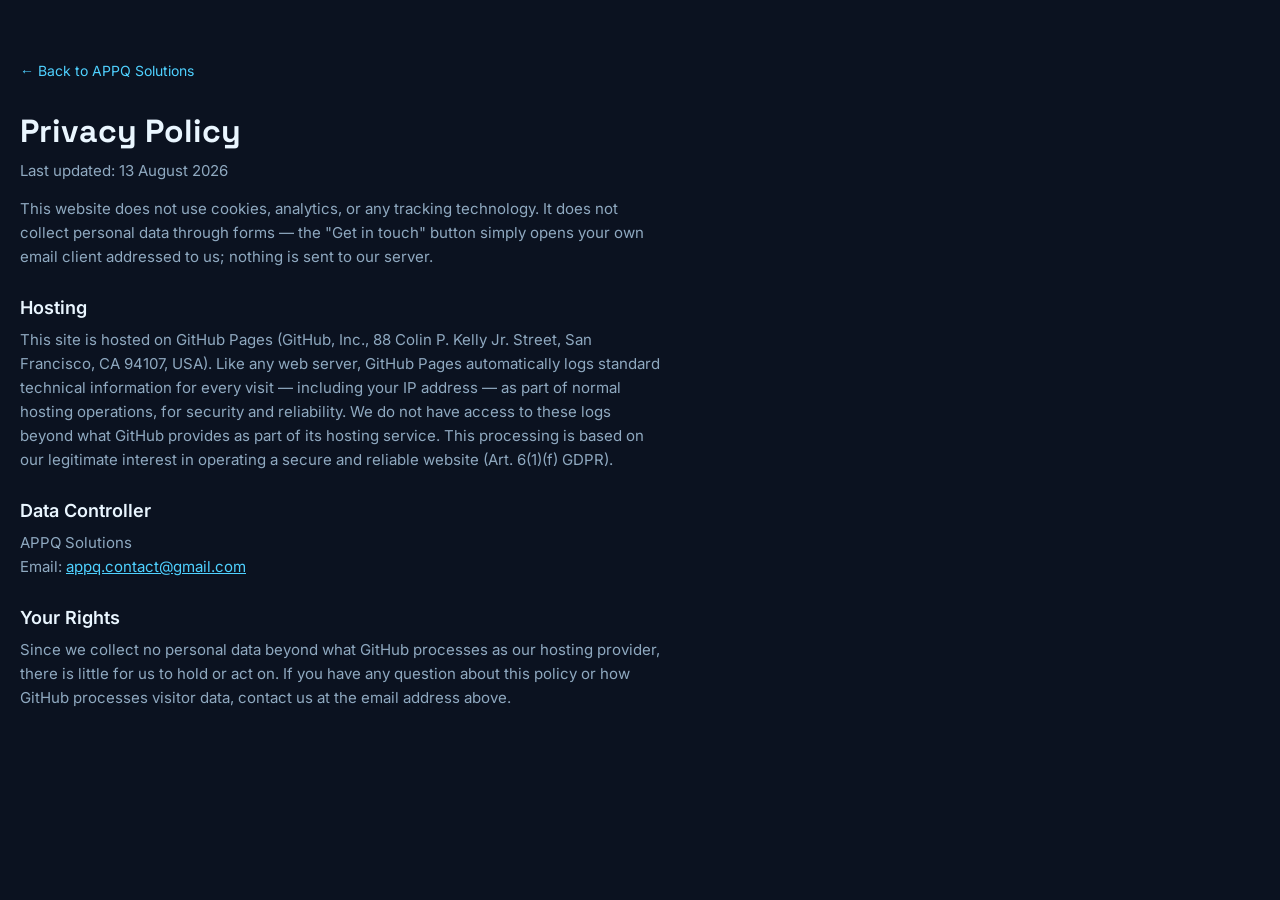
==== privacy.html @ ece2b8d5 "Add privacy policy page and link it in the footer The site collects no personal data (no cookies, no" ====
<!DOCTYPE html>
<html lang="en">
<head>
  <meta charset="UTF-8">
  <meta name="viewport" content="width=device-width, initial-scale=1.0">
  <title>Privacy Policy — APPQ Solutions</title>
  <meta name="description" content="Privacy policy for the APPQ Solutions website.">
  <link rel="icon" type="image/svg+xml" href="assets/favicon.svg">
  <link rel="stylesheet" href="style.css">
</head>
<body>
  <main class="legal">
    <div class="legal-content">
      <a class="back-link" href="/">← Back to APPQ Solutions</a>
      <h1 class="legal-title">Privacy Policy</h1>
      <p class="legal-updated">Last updated: 13 August 2026</p>

      <p>This website does not use cookies, analytics, or any tracking technology. It does not collect personal data through forms — the "Get in touch" button simply opens your own email client addressed to us; nothing is sent to our server.</p>

      <h2>Hosting</h2>
      <p>This site is hosted on GitHub Pages (GitHub, Inc., 88 Colin P. Kelly Jr. Street, San Francisco, CA 94107, USA). Like any web server, GitHub Pages automatically logs standard technical information for every visit — including your IP address — as part of normal hosting operations, for security and reliability. We do not have access to these logs beyond what GitHub provides as part of its hosting service. This processing is based on our legitimate interest in operating a secure and reliable website (Art. 6(1)(f) GDPR).</p>

      <h2>Data Controller</h2>
      <p>APPQ Solutions<br>Email: <a href="mailto:appq.contact@gmail.com">appq.contact@gmail.com</a></p>

      <h2>Your Rights</h2>
      <p>Since we collect no personal data beyond what GitHub processes as our hosting provider, there is little for us to hold or act on. If you have any question about this policy or how GitHub processes visitor data, contact us at the email address above.</p>
    </div>
  </main>
</body>
</html>
---- style.css ----
:root {
  --bg: #0B1220;
  --text-primary: #EAF6FF;
  --text-secondary: #8FA9C0;
  --text-footer: #4A5A6E;
  --accent-start: #4FD1FF;
  --accent-end: #4F7CFF;
}

@font-face {
  font-family: 'Inter';
  font-style: normal;
  font-weight: 300 600;
  font-display: swap;
  src: url('assets/fonts/inter-latin.woff2') format('woff2');
  unicode-range: U+0000-00FF, U+0131, U+0152-0153, U+02BB-02BC, U+02C6, U+02DA, U+02DC, U+2000-206F, U+20AC, U+2122, U+2191, U+2193, U+2212, U+2215, U+FEFF, U+FFFD;
}

@font-face {
  font-family: 'Inter';
  font-style: normal;
  font-weight: 300 600;
  font-display: swap;
  src: url('assets/fonts/inter-latin-ext.woff2') format('woff2');
  unicode-range: U+0100-02BA, U+02BD-02C5, U+02C7-02CC, U+02CE-02D7, U+02DD-02FF, U+1D00-1DBF, U+1E00-1E9F, U+1EF2-1EFF, U+2020, U+20A0-20AB, U+20AD-20C0, U+2113, U+2C60-2C7F, U+A720-A7FF;
}

@font-face {
  font-family: 'Space Grotesk';
  font-style: normal;
  font-weight: 700;
  font-display: swap;
  src: url('assets/fonts/space-grotesk-latin.woff2') format('woff2');
  unicode-range: U+0000-00FF, U+0131, U+0152-0153, U+02BB-02BC, U+02C6, U+02DA, U+02DC, U+2000-206F, U+20AC, U+2122, U+2191, U+2193, U+2212, U+2215, U+FEFF, U+FFFD;
}

@font-face {
  font-family: 'Space Grotesk';
  font-style: normal;
  font-weight: 700;
  font-display: swap;
  src: url('assets/fonts/space-grotesk-latin-ext.woff2') format('woff2');
  unicode-range: U+0100-02BA, U+02BD-02C5, U+02C7-02CC, U+02CE-02D7, U+02DD-02FF, U+1D00-1DBF, U+1E00-1E9F, U+1EF2-1EFF, U+2020, U+20A0-20AB, U+20AD-20C0, U+2113, U+2C60-2C7F, U+A720-A7FF;
}

* {
  margin: 0;
  padding: 0;
  box-sizing: border-box;
}

body {
  background: var(--bg);
  min-height: 100vh;
  display: flex;
  font-family: 'Inter', sans-serif;
}

.hero {
  position: relative;
  width: 100%;
  min-height: 100vh;
  display: flex;
  flex-direction: column;
  align-items: center;
  justify-content: center;
  padding: 40px 20px;
  overflow: hidden;
}

.glow {
  position: absolute;
  top: 42%;
  left: 50%;
  width: 340px;
  height: 340px;
  background: radial-gradient(circle, rgba(79, 209, 255, 0.55) 0%, rgba(79, 124, 255, 0) 70%);
  filter: blur(10px);
  transform: translate(-50%, -50%);
  pointer-events: none;
  animation: glowPulse 4s ease-in-out infinite;
}

.hero-content {
  position: relative;
  z-index: 1;
  text-align: center;
}

.logo {
  display: flex;
  flex-direction: column;
  align-items: center;
}

.logo-main {
  font-family: 'Space Grotesk', sans-serif;
  font-weight: 700;
  font-size: 56px;
  letter-spacing: -1.5px;
  color: var(--text-primary);
  line-height: 1;
  opacity: 0;
  animation: fadeUp 0.7s ease-out 0.1s forwards;
}

.logo-sub {
  font-family: 'Inter', sans-serif;
  font-weight: 300;
  font-size: 16px;
  letter-spacing: 8px;
  color: var(--accent-start);
  margin-top: 6px;
  opacity: 0;
  animation: fadeUp 0.7s ease-out 0.28s forwards;
}

.tagline {
  font-family: 'Inter', sans-serif;
  font-weight: 400;
  font-size: 18px;
  color: var(--text-secondary);
  margin-top: 28px;
  max-width: 420px;
  opacity: 0;
  animation: fadeUp 0.7s ease-out 0.46s forwards;
}

.contact-button {
  display: inline-block;
  margin-top: 32px;
  background: linear-gradient(90deg, var(--accent-start), var(--accent-end), var(--accent-start));
  background-size: 200% auto;
  border: none;
  color: var(--bg);
  font-family: 'Inter', sans-serif;
  font-weight: 600;
  padding: 14px 32px;
  border-radius: 8px;
  font-size: 15px;
  text-decoration: none;
  cursor: pointer;
  box-shadow: 0 4px 24px rgba(79, 124, 255, 0.35);
  opacity: 0;
  animation: fadeUp 0.7s ease-out 0.64s forwards, gradientShift 3.5s ease-in-out infinite;
  transition: transform 0.2s ease, box-shadow 0.2s ease;
}

.contact-button:hover {
  transform: scale(1.05);
  box-shadow: 0 6px 32px rgba(79, 209, 255, 0.55);
}

.site-footer {
  position: absolute;
  bottom: 20px;
  font-family: 'Inter', sans-serif;
  font-size: 12px;
  color: var(--text-footer);
  opacity: 0;
  animation: fadeUp 0.7s ease-out 0.9s forwards;
}

.site-footer a {
  color: var(--text-footer);
  text-decoration: underline;
}

.site-footer a:hover {
  color: var(--text-secondary);
}

.legal {
  min-height: 100vh;
  display: flex;
  justify-content: center;
  padding: 60px 20px;
}

.legal-content {
  max-width: 640px;
  width: 100%;
}

.back-link {
  display: inline-block;
  font-family: 'Inter', sans-serif;
  font-size: 14px;
  color: var(--accent-start);
  text-decoration: none;
  margin-bottom: 32px;
}

.back-link:hover {
  text-decoration: underline;
}

.legal-title {
  font-family: 'Space Grotesk', sans-serif;
  font-weight: 700;
  font-size: 32px;
  color: var(--text-primary);
  margin-bottom: 8px;
}

.legal-updated {
  font-family: 'Inter', sans-serif;
  font-size: 13px;
  color: var(--text-footer);
  margin-bottom: 32px;
}

.legal-content h2 {
  font-family: 'Inter', sans-serif;
  font-weight: 600;
  font-size: 18px;
  color: var(--text-primary);
  margin-top: 28px;
  margin-bottom: 10px;
}

.legal-content p {
  font-family: 'Inter', sans-serif;
  font-weight: 400;
  font-size: 15px;
  line-height: 1.6;
  color: var(--text-secondary);
  margin-bottom: 14px;
}

.legal-content a {
  color: var(--accent-start);
}

@media (max-width: 480px) {
  .logo-main { font-size: 38px; }
  .logo-sub { font-size: 12px; letter-spacing: 6px; }
  .tagline { font-size: 14px; }
  .contact-button { padding: 12px 26px; font-size: 13px; }
}

@keyframes fadeUp {
  from { opacity: 0; transform: translateY(16px); }
  to { opacity: 1; transform: translateY(0); }
}

@keyframes glowPulse {
  0%, 100% { opacity: 0.35; transform: translate(-50%, -50%) scale(1); }
  50% { opacity: 0.6; transform: translate(-50%, -50%) scale(1.15); }
}

@keyframes gradientShift {
  0% { background-position: 0% 50%; }
  50% { background-position: 100% 50%; }
  100% { background-position: 0% 50%; }
}
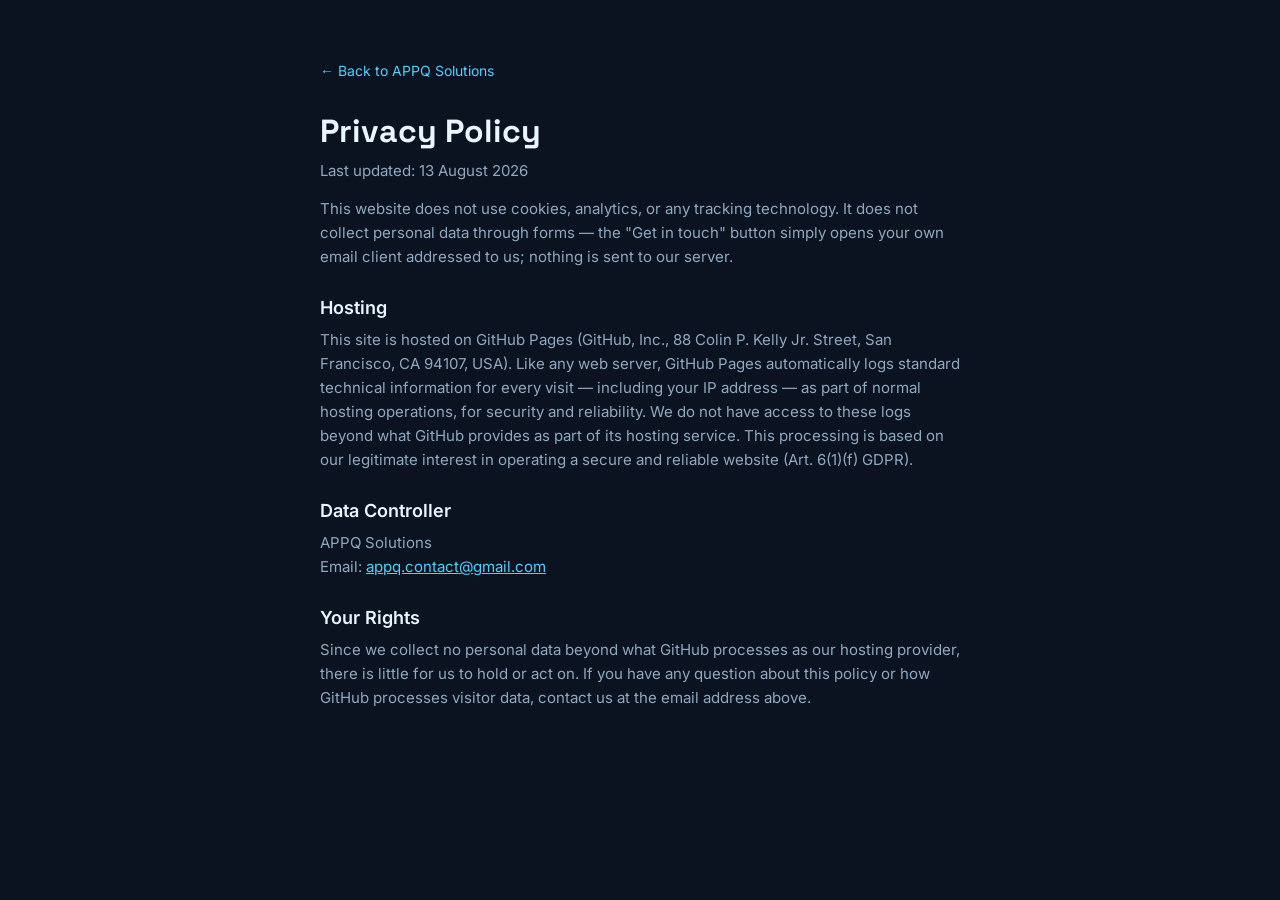
==== commit d8a2e677: "Obfuscate contact email and fix privacy page centering Build the mailto link (and, on the privacy pa" ====
--- a/privacy.html
+++ b/privacy.html
@@ -21,11 +21,18 @@
       <p>This site is hosted on GitHub Pages (GitHub, Inc., 88 Colin P. Kelly Jr. Street, San Francisco, CA 94107, USA). Like any web server, GitHub Pages automatically logs standard technical information for every visit — including your IP address — as part of normal hosting operations, for security and reliability. We do not have access to these logs beyond what GitHub provides as part of its hosting service. This processing is based on our legitimate interest in operating a secure and reliable website (Art. 6(1)(f) GDPR).</p>
 
       <h2>Data Controller</h2>
-      <p>APPQ Solutions<br>Email: <a href="mailto:appq.contact@gmail.com">appq.contact@gmail.com</a></p>
+      <p>APPQ Solutions<br>Email: <a id="privacy-email" href="#" rel="nofollow"></a></p>
 
       <h2>Your Rights</h2>
       <p>Since we collect no personal data beyond what GitHub processes as our hosting provider, there is little for us to hold or act on. If you have any question about this policy or how GitHub processes visitor data, contact us at the email address above.</p>
     </div>
   </main>
+  <script>
+    var emailUser = 'appq.contact';
+    var emailDomain = 'gmail.com';
+    var emailLink = document.getElementById('privacy-email');
+    emailLink.href = 'mailto:' + emailUser + '@' + emailDomain;
+    emailLink.textContent = emailUser + '@' + emailDomain;
+  </script>
 </body>
 </html>
--- a/style.css
+++ b/style.css
@@ -171,6 +171,7 @@
 }
 
 .legal {
+  width: 100%;
   min-height: 100vh;
   display: flex;
   justify-content: center;
@@ -180,6 +181,8 @@
 .legal-content {
   max-width: 640px;
   width: 100%;
+  margin-left: auto;
+  margin-right: auto;
 }
 
 .back-link {
